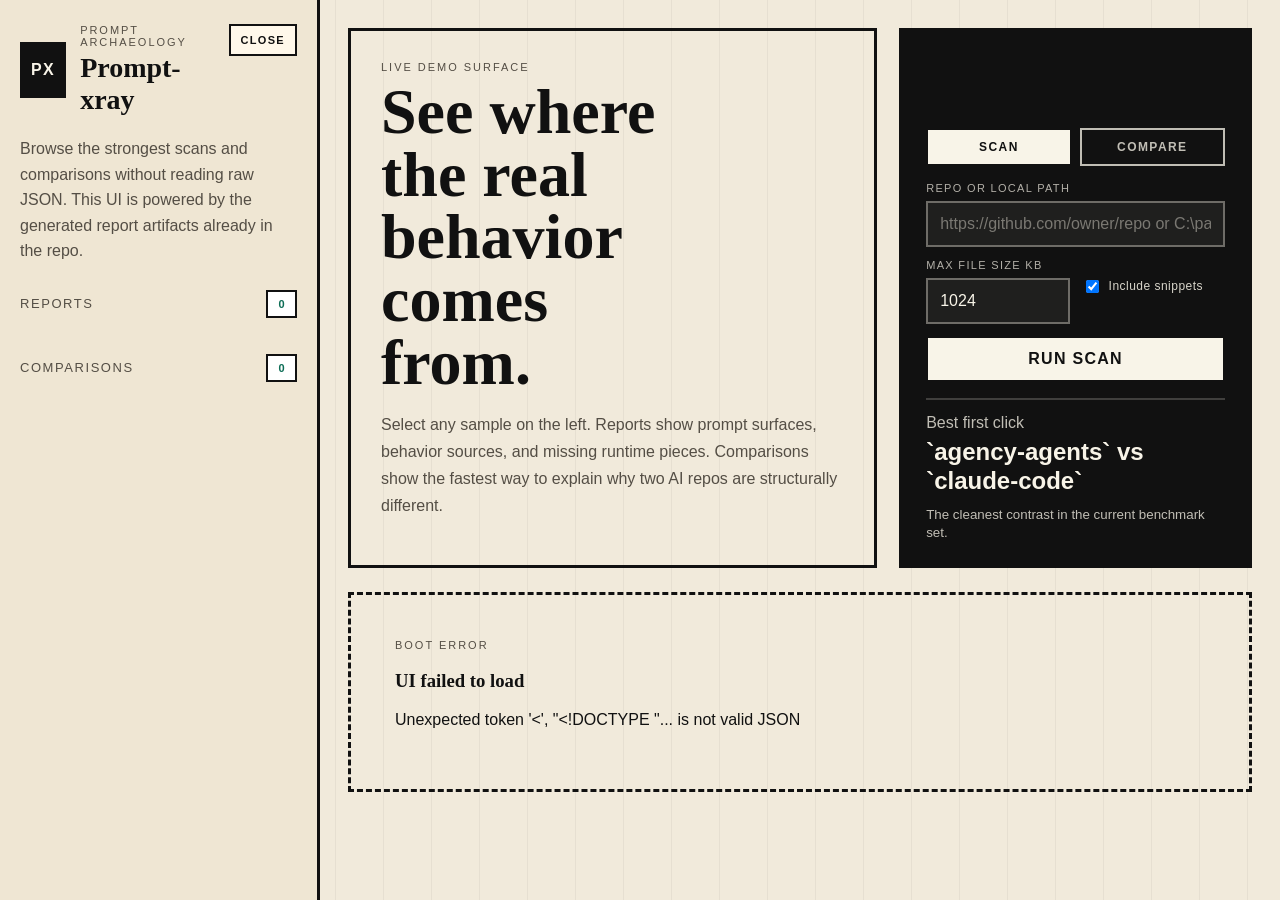
==== index.html @ e72c4956 "Initial commit" ====
<!doctype html>
<html lang="en">
<head>
  <meta charset="utf-8">
  <meta name="viewport" content="width=device-width, initial-scale=1">
  <title>Prompt-xray UI</title>
  <link rel="stylesheet" href="./ui/styles.css">
</head>
<body>
  <div class="shell" id="shell">
    <aside class="sidebar">
      <div class="sidebar-top">
        <div class="brand">
          <div class="brand-mark">PX</div>
          <div class="brand-text">
            <p class="eyebrow">Prompt Archaeology</p>
            <h1>Prompt-xray</h1>
          </div>
        </div>
        <button id="sidebar-toggle" class="sidebar-toggle" type="button" aria-label="Collapse sidebar" aria-expanded="true">
          <span class="toggle-open">Close</span>
          <span class="toggle-closed">Open</span>
        </button>
      </div>

      <p class="sidebar-copy collapsible-copy">
        Browse the strongest scans and comparisons without reading raw JSON. This UI is powered by the generated report artifacts already in the repo.
      </p>

      <section class="nav-group collapsible-block">
        <div class="nav-group-head">
          <span>Reports</span>
          <span id="report-count" class="count-pill">0</span>
        </div>
        <div id="report-list" class="nav-list"></div>
      </section>

      <section class="nav-group collapsible-block">
        <div class="nav-group-head">
          <span>Comparisons</span>
          <span id="compare-count" class="count-pill">0</span>
        </div>
        <div id="compare-list" class="nav-list"></div>
      </section>
    </aside>

    <main class="main">
      <header class="hero">
        <div class="hero-copy">
          <p class="eyebrow">Live Demo Surface</p>
          <h2>See where the real behavior comes from.</h2>
          <p>
            Select any sample on the left. Reports show prompt surfaces, behavior sources, and missing runtime pieces.
            Comparisons show the fastest way to explain why two AI repos are structurally different.
          </p>
        </div>
        <div class="hero-note">
          <div class="hero-note-card">
            <div class="mode-switch" role="tablist" aria-label="Analysis mode">
              <button id="mode-scan" class="mode-button active" type="button">Scan</button>
              <button id="mode-compare" class="mode-button" type="button">Compare</button>
            </div>
            <form id="scan-form" class="action-form">
              <label>
                <span>Repo or local path</span>
                <input id="scan-target" name="target" type="text" placeholder="https://github.com/owner/repo or C:\path\to\repo" required>
              </label>
              <div class="form-row">
                <label>
                  <span>Max file size KB</span>
                  <input id="scan-size" name="max_file_size_kb" type="number" min="1" value="1024">
                </label>
                <label class="checkbox-row">
                  <input id="scan-snippets" name="include_snippets" type="checkbox" checked>
                  <span>Include snippets</span>
                </label>
              </div>
              <button class="submit-button" type="submit">Run scan</button>
            </form>

            <form id="compare-form" class="action-form hidden">
              <label>
                <span>Left repo or path</span>
                <input id="compare-left" name="left" type="text" placeholder="https://github.com/owner/repo" required>
              </label>
              <label>
                <span>Right repo or path</span>
                <input id="compare-right" name="right" type="text" placeholder="https://github.com/owner/repo" required>
              </label>
              <div class="form-row">
                <label>
                  <span>Max file size KB</span>
                  <input id="compare-size" name="max_file_size_kb" type="number" min="1" value="1024">
                </label>
                <label class="checkbox-row">
                  <input id="compare-snippets" name="include_snippets" type="checkbox">
                  <span>Include snippets</span>
                </label>
              </div>
              <button class="submit-button" type="submit">Run compare</button>
            </form>

            <div id="hero-status" class="hero-status">
              <span>Best first click</span>
              <strong>`agency-agents` vs `claude-code`</strong>
              <small>The cleanest contrast in the current benchmark set.</small>
            </div>
          </div>
        </div>
      </header>

      <section id="viewport" class="viewport">
        <div class="empty-state">
          <p class="eyebrow">No Selection</p>
          <h3>Choose a report or comparison</h3>
          <p>The dashboard will render a proper UI from the generated JSON artifacts.</p>
        </div>
      </section>
    </main>
  </div>

  <script type="module" src="./ui/app.js"></script>
</body>
</html>
---- ui/styles.css ----
:root {
  --bg: #f1eadb;
  --bg-accent: #e6ddca;
  --panel: #f8f1e3;
  --panel-strong: #fff8ea;
  --ink: #111111;
  --muted: #544e45;
  --line: #111111;
  --signal: #0d6d56;
  --signal-soft: #d7eee7;
  --alert: #9b2c00;
  --alert-soft: #ffd9c8;
  --violet: #1f2740;
  --shadow: none;
}

* {
  box-sizing: border-box;
}

html, body {
  margin: 0;
  min-height: 100%;
}

body {
  font-family: "Trebuchet MS", "Segoe UI Variable Text", Arial, sans-serif;
  color: var(--ink);
  background:
    linear-gradient(90deg, transparent 0 47px, rgba(17, 17, 17, 0.05) 47px 48px),
    linear-gradient(var(--bg), var(--bg));
  background-size: 48px 48px, auto;
}

.shell {
  min-height: 100vh;
  display: grid;
  grid-template-columns: 320px 1fr;
}

.sidebar {
  padding: 24px 20px 32px;
  border-right: 3px solid var(--line);
  background: #efe6d3;
  position: sticky;
  top: 0;
  height: 100vh;
  overflow: auto;
  transition: width 180ms ease, padding 180ms ease;
}

.sidebar-top {
  display: flex;
  align-items: start;
  justify-content: space-between;
  gap: 12px;
}

.brand-text {
  min-width: 0;
}

.sidebar-toggle {
  border: 2px solid var(--line);
  background: #fff8ea;
  color: var(--ink);
  padding: 8px 10px;
  border-radius: 0;
  cursor: pointer;
  font-size: 11px;
  font-weight: 700;
  text-transform: uppercase;
  letter-spacing: 0.12em;
}

.sidebar-toggle .toggle-closed {
  display: none;
}

.brand {
  display: flex;
  align-items: center;
  gap: 14px;
}

.brand-mark {
  width: 56px;
  height: 56px;
  border-radius: 0;
  display: grid;
  place-items: center;
  background: #111111;
  color: #f8f4e8;
  font-weight: 800;
  letter-spacing: 0.08em;
  border: 3px solid #111111;
}

.brand h1,
.hero h2,
.panel h3,
.empty-state h3,
.metric-value {
  font-family: Georgia, "Times New Roman", serif;
}

.brand h1 {
  margin: 4px 0 0;
  font-size: 28px;
}

.eyebrow {
  margin: 0;
  color: var(--muted);
  font-size: 11px;
  text-transform: uppercase;
  letter-spacing: 0.18em;
}

.sidebar-copy {
  margin: 20px 0 26px;
  line-height: 1.6;
  color: var(--muted);
}

.nav-group + .nav-group {
  margin-top: 24px;
}

.nav-group-head {
  display: flex;
  justify-content: space-between;
  align-items: center;
  margin-bottom: 12px;
  color: var(--muted);
  font-size: 13px;
  text-transform: uppercase;
  letter-spacing: 0.12em;
}

.count-pill,
.badge {
  display: inline-flex;
  align-items: center;
  padding: 6px 10px;
  border-radius: 0;
  font-size: 11px;
  font-weight: 700;
  letter-spacing: 0.04em;
  text-transform: uppercase;
  border: 2px solid var(--line);
}

.count-pill {
  background: #ffffff;
  color: var(--signal);
}

.nav-list {
  display: grid;
  gap: 10px;
}

.nav-item {
  width: 100%;
  border: 2px solid var(--line);
  border-radius: 0;
  background: #fbf4e7;
  padding: 14px 14px 13px;
  text-align: left;
  cursor: pointer;
  transition: transform 140ms ease, background 140ms ease;
}

.nav-item:hover,
.nav-item.active {
  transform: translate(-3px, -3px);
  background: #ffffff;
  box-shadow: 6px 6px 0 #111111;
}

.nav-item strong {
  display: block;
  margin-bottom: 6px;
  font-size: 14px;
}

.nav-item span {
  display: block;
  color: var(--muted);
  font-size: 12px;
  line-height: 1.45;
}

.main {
  padding: 28px;
  min-width: 0;
}

.hero {
  display: grid;
  grid-template-columns: 1.2fr 0.8fr;
  gap: 22px;
  align-items: stretch;
}

.hero-copy {
  border-radius: 0;
  padding: 30px;
  background: transparent;
  border: 3px solid var(--line);
}

.hero-copy h2 {
  margin: 8px 0 12px;
  font-size: clamp(36px, 5vw, 64px);
  line-height: 0.98;
  max-width: 10ch;
}

.hero-copy p:last-child {
  max-width: 70ch;
  color: var(--muted);
  line-height: 1.7;
}

.hero-note-card {
  border-radius: 0;
  padding: 24px;
  min-height: 100%;
  display: flex;
  flex-direction: column;
  justify-content: end;
  background: #111111;
  color: #f8f4e8;
  border: 3px solid #111111;
}

.mode-switch {
  display: grid;
  grid-template-columns: 1fr 1fr;
  gap: 8px;
  margin-bottom: 16px;
}

.mode-button,
.submit-button {
  border: 2px solid currentColor;
  border-radius: 0;
  font: inherit;
  cursor: pointer;
}

.mode-button {
  padding: 10px 12px;
  background: transparent;
  color: rgba(248, 244, 232, 0.76);
  text-transform: uppercase;
  letter-spacing: 0.12em;
  font-size: 12px;
  font-weight: 700;
}

.mode-button.active {
  background: #f8f4e8;
  color: #111111;
}

.action-form {
  display: grid;
  gap: 12px;
}

.action-form.hidden {
  display: none;
}

.action-form label {
  display: grid;
  gap: 7px;
}

.action-form label span {
  font-size: 11px;
  letter-spacing: 0.12em;
  text-transform: uppercase;
  color: rgba(248, 244, 232, 0.7);
}

.action-form input[type="text"],
.action-form input[type="number"] {
  width: 100%;
  border: 2px solid rgba(248, 244, 232, 0.36);
  background: rgba(248, 244, 232, 0.06);
  color: #f8f4e8;
  padding: 12px 12px;
  border-radius: 0;
  font: inherit;
}

.action-form input::placeholder {
  color: rgba(248, 244, 232, 0.42);
}

.form-row {
  display: grid;
  grid-template-columns: 1fr 1fr;
  gap: 12px;
  align-items: end;
}

.checkbox-row {
  display: flex !important;
  align-items: center;
  gap: 10px;
  min-height: 100%;
  padding-bottom: 10px;
}

.checkbox-row span {
  font-size: 12px !important;
  letter-spacing: 0.04em !important;
  text-transform: none !important;
  color: rgba(248, 244, 232, 0.86) !important;
}

.submit-button {
  padding: 12px 14px;
  background: #f8f4e8;
  color: #111111;
  font-weight: 800;
  letter-spacing: 0.08em;
  text-transform: uppercase;
}

.hero-status {
  margin-top: 16px;
  border-top: 2px solid rgba(248, 244, 232, 0.2);
  padding-top: 14px;
}

.hero-status span,
.hero-status small {
  color: rgba(248, 244, 232, 0.76);
}

.hero-status strong {
  display: block;
  margin: 6px 0 4px;
  font-size: 18px;
  line-height: 1.3;
}

.hero-note-card span,
.hero-note-card small {
  color: rgba(248, 244, 232, 0.76);
}

.hero-note-card strong {
  margin: 6px 0 10px;
  font-size: 24px;
  line-height: 1.2;
}

.viewport {
  margin-top: 24px;
  display: grid;
  gap: 20px;
}

.panel {
  border-radius: 0;
  padding: 24px;
  background: transparent;
  border-top: 4px solid var(--line);
  border-bottom: 2px solid var(--line);
}

.panel-header {
  display: flex;
  justify-content: space-between;
  gap: 16px;
  align-items: start;
}

.panel-header h3 {
  margin: 8px 0 10px;
  font-size: clamp(28px, 4vw, 48px);
  line-height: 1;
}

.panel-header p {
  margin: 0;
  max-width: 80ch;
  color: var(--muted);
  line-height: 1.65;
}

.callout {
  margin-top: 16px;
  padding: 18px 20px;
  border-radius: 0;
  background: #111111;
  color: #f7f1e4;
  border: 3px solid #111111;
}

.callout strong {
  display: block;
  font-size: 24px;
  margin-bottom: 6px;
}

.callout .muted {
  color: rgba(247, 241, 228, 0.72);
}

.badge-row {
  display: flex;
  flex-wrap: wrap;
  gap: 8px;
}

.badge {
  background: #ffffff;
  color: var(--signal);
}

.badge.warn {
  background: #ffffff;
  color: var(--alert);
}

.badge.dark {
  background: #ffffff;
  color: var(--violet);
}

.metrics-grid,
.compare-grid {
  display: grid;
  gap: 16px;
}

.metrics-grid {
  grid-template-columns: repeat(4, minmax(0, 1fr));
}

.compare-grid {
  grid-template-columns: repeat(2, minmax(0, 1fr));
}

.metric-card {
  border-radius: 0;
  padding: 18px;
  background: #fff8ea;
  border: 2px solid var(--line);
}

.metric-label {
  color: var(--muted);
  font-size: 12px;
  text-transform: uppercase;
  letter-spacing: 0.12em;
}

.metric-value {
  margin-top: 10px;
  font-size: 34px;
  line-height: 1;
}

.metric-caption {
  margin-top: 8px;
  color: var(--muted);
  font-size: 13px;
}

.two-col {
  display: grid;
  grid-template-columns: 1.2fr 0.8fr;
  gap: 20px;
}

.table-panel,
.list-panel {
  border-radius: 0;
  padding: 20px;
  background: #fff8ea;
  border: 2px solid var(--line);
}

.table-panel table {
  width: 100%;
  border-collapse: collapse;
}

.table-panel th,
.table-panel td {
  padding: 12px 10px 12px 0;
  border-bottom: 1px solid rgba(17, 17, 17, 0.24);
  text-align: left;
  vertical-align: top;
}

.table-panel th {
  color: var(--muted);
  font-size: 12px;
  text-transform: uppercase;
  letter-spacing: 0.12em;
}

code {
  font-family: Consolas, "SFMono-Regular", monospace;
  font-size: 0.92em;
  background: #ece3d0;
  padding: 2px 6px;
  border-radius: 0;
}

.list-panel ul,
.list-panel ol {
  margin: 14px 0 0;
  padding-left: 18px;
}

.list-panel li + li {
  margin-top: 10px;
}

.muted {
  color: var(--muted);
}

.comparison-headline {
  display: grid;
  grid-template-columns: repeat(2, minmax(0, 1fr));
  gap: 16px;
}

.comparison-card {
  border-radius: 0;
  padding: 20px;
  background: #fff8ea;
  border: 2px solid var(--line);
}

.comparison-card h4 {
  margin: 10px 0 8px;
  font-size: 24px;
}

.comparison-card p {
  margin: 0;
  color: var(--muted);
}

.empty-state {
  border-radius: 0;
  padding: 44px;
  background: transparent;
  border: 3px dashed var(--line);
}

.hidden {
  display: none !important;
}

.shell.sidebar-collapsed {
  grid-template-columns: 96px 1fr;
}

.shell.sidebar-collapsed .sidebar {
  padding: 24px 12px 24px;
}

.shell.sidebar-collapsed .brand {
  justify-content: center;
}

.shell.sidebar-collapsed .brand-text,
.shell.sidebar-collapsed .collapsible-copy,
.shell.sidebar-collapsed .nav-group-head span:first-child,
.shell.sidebar-collapsed .nav-item span {
  display: none;
}

.shell.sidebar-collapsed .nav-item {
  padding: 12px 8px;
}

.shell.sidebar-collapsed .nav-item strong {
  margin: 0;
  font-size: 11px;
  line-height: 1.3;
  word-break: break-word;
  text-align: center;
}

.shell.sidebar-collapsed .nav-group-head {
  justify-content: center;
}

.shell.sidebar-collapsed .count-pill {
  min-width: 42px;
  justify-content: center;
}

.shell.sidebar-collapsed .sidebar-toggle .toggle-open {
  display: none;
}

.shell.sidebar-collapsed .sidebar-toggle .toggle-closed {
  display: inline;
}

@media (max-width: 1100px) {
  .shell,
  .hero,
  .two-col,
  .comparison-headline {
    grid-template-columns: 1fr;
  }

  .sidebar {
    position: relative;
    height: auto;
    border-right: 0;
    border-bottom: 1px solid var(--line);
  }

  .metrics-grid,
  .compare-grid {
    grid-template-columns: repeat(2, minmax(0, 1fr));
  }

  .form-row {
    grid-template-columns: 1fr;
  }
}

@media (max-width: 720px) {
  .main,
  .sidebar {
    padding: 18px;
  }

  .metrics-grid,
  .compare-grid {
    grid-template-columns: 1fr;
  }

  .hero-copy h2 {
    max-width: none;
  }
}
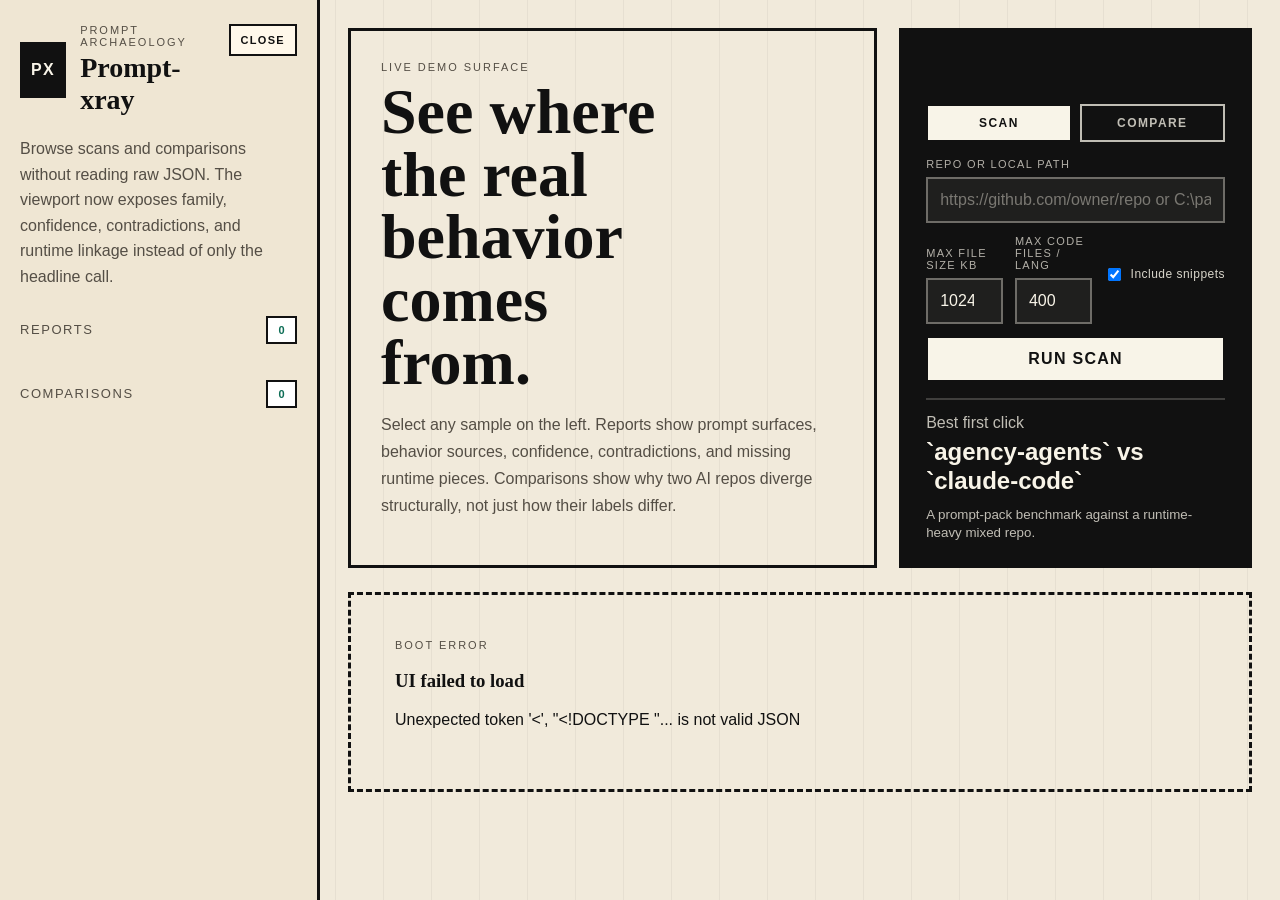
==== commit 91b3e165: "Add benchmarked AST analysis and confidence scoring" ====
--- a/index.html
+++ b/index.html
@@ -24,7 +24,7 @@
       </div>
 
       <p class="sidebar-copy collapsible-copy">
-        Browse the strongest scans and comparisons without reading raw JSON. This UI is powered by the generated report artifacts already in the repo.
+        Browse scans and comparisons without reading raw JSON. The viewport now exposes family, confidence, contradictions, and runtime linkage instead of only the headline call.
       </p>
 
       <section class="nav-group collapsible-block">
@@ -50,8 +50,8 @@
           <p class="eyebrow">Live Demo Surface</p>
           <h2>See where the real behavior comes from.</h2>
           <p>
-            Select any sample on the left. Reports show prompt surfaces, behavior sources, and missing runtime pieces.
-            Comparisons show the fastest way to explain why two AI repos are structurally different.
+            Select any sample on the left. Reports show prompt surfaces, behavior sources, confidence, contradictions, and missing runtime pieces.
+            Comparisons show why two AI repos diverge structurally, not just how their labels differ.
           </p>
         </div>
         <div class="hero-note">
@@ -69,6 +69,10 @@
                 <label>
                   <span>Max file size KB</span>
                   <input id="scan-size" name="max_file_size_kb" type="number" min="1" value="1024">
+                </label>
+                <label>
+                  <span>Max code files / lang</span>
+                  <input id="scan-code-cap" name="max_code_files_per_language" type="number" min="25" value="400">
                 </label>
                 <label class="checkbox-row">
                   <input id="scan-snippets" name="include_snippets" type="checkbox" checked>
@@ -92,6 +96,10 @@
                   <span>Max file size KB</span>
                   <input id="compare-size" name="max_file_size_kb" type="number" min="1" value="1024">
                 </label>
+                <label>
+                  <span>Max code files / lang</span>
+                  <input id="compare-code-cap" name="max_code_files_per_language" type="number" min="25" value="400">
+                </label>
                 <label class="checkbox-row">
                   <input id="compare-snippets" name="include_snippets" type="checkbox">
                   <span>Include snippets</span>
@@ -103,7 +111,7 @@
             <div id="hero-status" class="hero-status">
               <span>Best first click</span>
               <strong>`agency-agents` vs `claude-code`</strong>
-              <small>The cleanest contrast in the current benchmark set.</small>
+              <small>A prompt-pack benchmark against a runtime-heavy mixed repo.</small>
             </div>
           </div>
         </div>
--- a/ui/styles.css
+++ b/ui/styles.css
@@ -304,7 +304,7 @@
 
 .form-row {
   display: grid;
-  grid-template-columns: 1fr 1fr;
+  grid-template-columns: 1fr 1fr auto;
   gap: 12px;
   align-items: end;
 }
@@ -431,6 +431,16 @@
   color: var(--alert);
 }
 
+.badge.ok {
+  background: #ffffff;
+  color: var(--signal);
+}
+
+.badge.bad {
+  background: #ffffff;
+  color: #7a1f1f;
+}
+
 .badge.dark {
   background: #ffffff;
   color: var(--violet);
@@ -525,6 +535,11 @@
 }
 
 .list-panel li + li {
+  margin-top: 10px;
+}
+
+.list-panel strong + ul,
+.list-panel strong + ol {
   margin-top: 10px;
 }
 
